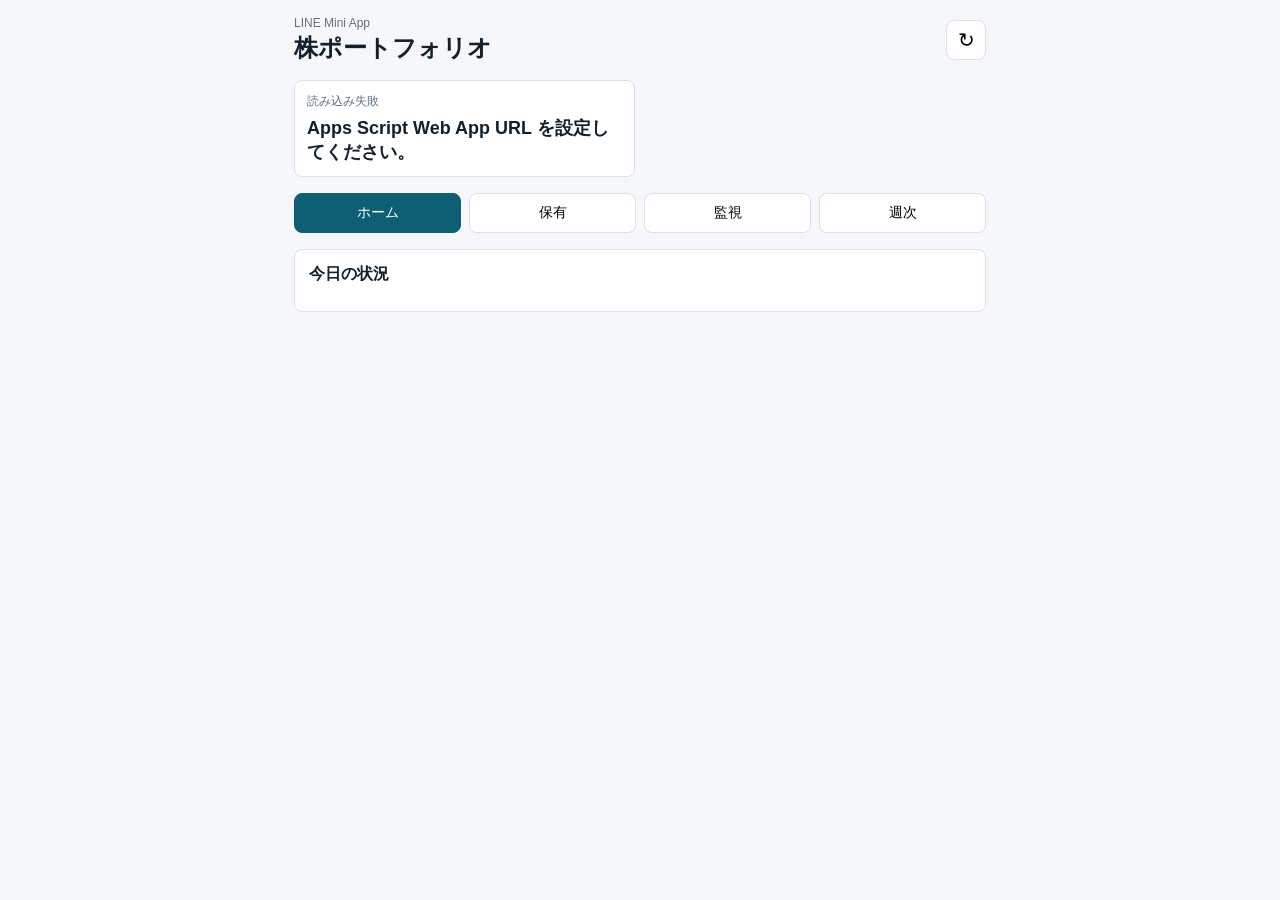
==== docs/index.html @ 7dd16a68 "Initial portfolio mini app scaffold" ====
<!DOCTYPE html>
<html lang="ja">
  <head>
    <meta charset="utf-8">
    <meta name="viewport" content="width=device-width, initial-scale=1.0, viewport-fit=cover">
    <title>株ポートフォリオ</title>
    <link rel="stylesheet" href="./styles.css">
    <script>
      window.PORTFOLIO_APP_CONFIG = {
        apiBaseUrl: "REPLACE_WITH_YOUR_APPS_SCRIPT_WEB_APP_URL",
        liffId: "REPLACE_WITH_YOUR_LIFF_ID"
      };
    </script>
    <script src="https://static.line-scdn.net/liff/edge/2/sdk.js"></script>
  </head>
  <body>
    <div class="app-shell">
      <header class="topbar">
        <div>
          <div class="eyebrow">LINE Mini App</div>
          <h1>株ポートフォリオ</h1>
        </div>
        <button id="refreshButton" class="icon-button" type="button" aria-label="更新">↻</button>
      </header>

      <section class="hero-metrics" id="heroMetrics"></section>

      <nav class="tabbar" aria-label="sections">
        <button class="tab is-active" data-tab="home" type="button">ホーム</button>
        <button class="tab" data-tab="holdings" type="button">保有</button>
        <button class="tab" data-tab="watchlist" type="button">監視</button>
        <button class="tab" data-tab="weekly" type="button">週次</button>
      </nav>

      <main>
        <section class="panel is-active" data-panel="home">
          <div class="section-card">
            <h2>今日の状況</h2>
            <div id="homeSummary" class="summary-list"></div>
          </div>
        </section>

        <section class="panel" data-panel="holdings">
          <div class="section-card">
            <h2>現在保有</h2>
            <div id="holdingsList" class="stack-list"></div>
          </div>
        </section>

        <section class="panel" data-panel="watchlist">
          <div class="section-card">
            <h2>監視銘柄</h2>
            <div id="watchlistList" class="stack-list"></div>
          </div>
        </section>

        <section class="panel" data-panel="weekly">
          <div class="section-card">
            <h2>週次レビュー</h2>
            <div id="weeklySummary" class="summary-list"></div>
            <div class="subsection">
              <h3>テーマ別</h3>
              <div id="themeList" class="stack-list"></div>
            </div>
            <div class="subsection">
              <h3>候補</h3>
              <div id="candidateList" class="stack-list"></div>
            </div>
            <div class="subsection">
              <h3>目標買付額あり</h3>
              <div id="budgetList" class="stack-list"></div>
            </div>
          </div>
        </section>
      </main>
    </div>

    <script src="./app.js"></script>
  </body>
</html>
---- docs/styles.css ----
:root {
  color-scheme: light;
  --bg: #f5f7fb;
  --surface: #ffffff;
  --surface-2: #eef4f8;
  --text: #12202b;
  --muted: #607280;
  --line: #d9e2e8;
  --accent: #0f5f74;
  --accent-soft: #dbeef4;
  --danger: #b53b3b;
  --success: #1f7a52;
}

* { box-sizing: border-box; }
body {
  margin: 0;
  font-family: Arial, sans-serif;
  background: var(--bg);
  color: var(--text);
}

.app-shell {
  max-width: 720px;
  margin: 0 auto;
  padding: 16px 14px 32px;
}

.topbar {
  display: flex;
  align-items: center;
  justify-content: space-between;
  gap: 12px;
  margin-bottom: 16px;
}

.topbar h1 {
  font-size: 24px;
  margin: 2px 0 0;
}

.eyebrow {
  font-size: 12px;
  color: var(--muted);
}

.icon-button {
  border: 1px solid var(--line);
  background: var(--surface);
  border-radius: 8px;
  width: 40px;
  height: 40px;
  font-size: 20px;
}

.hero-metrics {
  display: grid;
  grid-template-columns: repeat(2, minmax(0, 1fr));
  gap: 10px;
  margin-bottom: 16px;
}

.metric-card, .section-card, .list-item {
  background: var(--surface);
  border: 1px solid var(--line);
  border-radius: 8px;
}

.metric-card {
  padding: 12px;
}

.metric-label {
  font-size: 12px;
  color: var(--muted);
  margin-bottom: 6px;
}

.metric-value {
  font-size: 18px;
  font-weight: 700;
}

.tabbar {
  display: grid;
  grid-template-columns: repeat(4, 1fr);
  gap: 8px;
  margin-bottom: 16px;
}

.tab {
  border: 1px solid var(--line);
  background: var(--surface);
  border-radius: 8px;
  min-height: 40px;
  font-size: 14px;
}

.tab.is-active {
  background: var(--accent);
  color: #fff;
  border-color: var(--accent);
}

.panel { display: none; }
.panel.is-active { display: block; }

.section-card {
  padding: 14px;
}

.section-card h2, .subsection h3 {
  margin: 0 0 12px;
  font-size: 16px;
}

.subsection {
  margin-top: 20px;
}

.summary-list, .stack-list {
  display: grid;
  gap: 10px;
}

.summary-row, .list-item {
  padding: 12px;
}

.summary-row {
  background: var(--surface-2);
  border-radius: 8px;
}

.summary-key {
  font-size: 12px;
  color: var(--muted);
}

.summary-value {
  margin-top: 4px;
  font-weight: 700;
}

.list-item-title {
  display: flex;
  align-items: baseline;
  justify-content: space-between;
  gap: 12px;
  margin-bottom: 8px;
}

.list-item-name {
  font-weight: 700;
}

.list-item-code {
  font-size: 12px;
  color: var(--muted);
}

.list-grid {
  display: grid;
  grid-template-columns: repeat(2, minmax(0, 1fr));
  gap: 8px 12px;
}

.list-k {
  font-size: 12px;
  color: var(--muted);
}

.list-v {
  margin-top: 2px;
  font-size: 13px;
}

.pill {
  display: inline-block;
  padding: 3px 8px;
  border-radius: 999px;
  background: var(--accent-soft);
  color: var(--accent);
  font-size: 12px;
  font-weight: 700;
}

.pill.warn {
  background: #f7e0e0;
  color: var(--danger);
}

.pill.good {
  background: #dff3e8;
  color: var(--success);
}

.empty {
  color: var(--muted);
  padding: 8px 0;
}
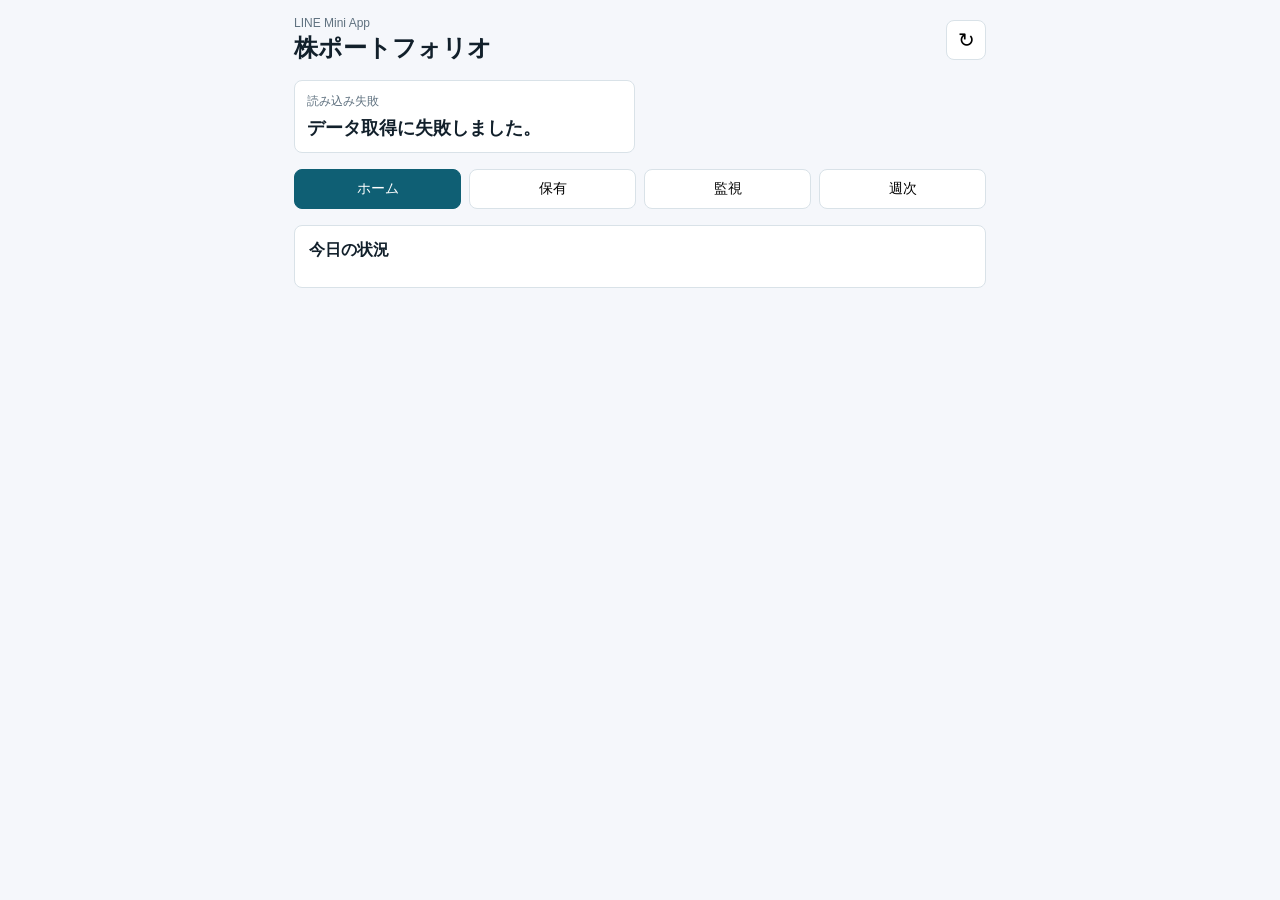
==== commit 8638c085: "Configure Apps Script and LIFF endpoints" ====
--- a/docs/index.html
+++ b/docs/index.html
@@ -7,8 +7,8 @@
     <link rel="stylesheet" href="./styles.css">
     <script>
       window.PORTFOLIO_APP_CONFIG = {
-        apiBaseUrl: "REPLACE_WITH_YOUR_APPS_SCRIPT_WEB_APP_URL",
-        liffId: "REPLACE_WITH_YOUR_LIFF_ID"
+        apiBaseUrl: "https://script.google.com/macros/s/AKfycbyZzzxm1NZbM7ybKyt1gYhTrKKyHi1sf6F3pd_fXLnfDiiWZQa6yosKwPgf8No5fKU5/exec",
+        liffId: "2010108717-qrydg64H"
       };
     </script>
     <script src="https://static.line-scdn.net/liff/edge/2/sdk.js"></script>
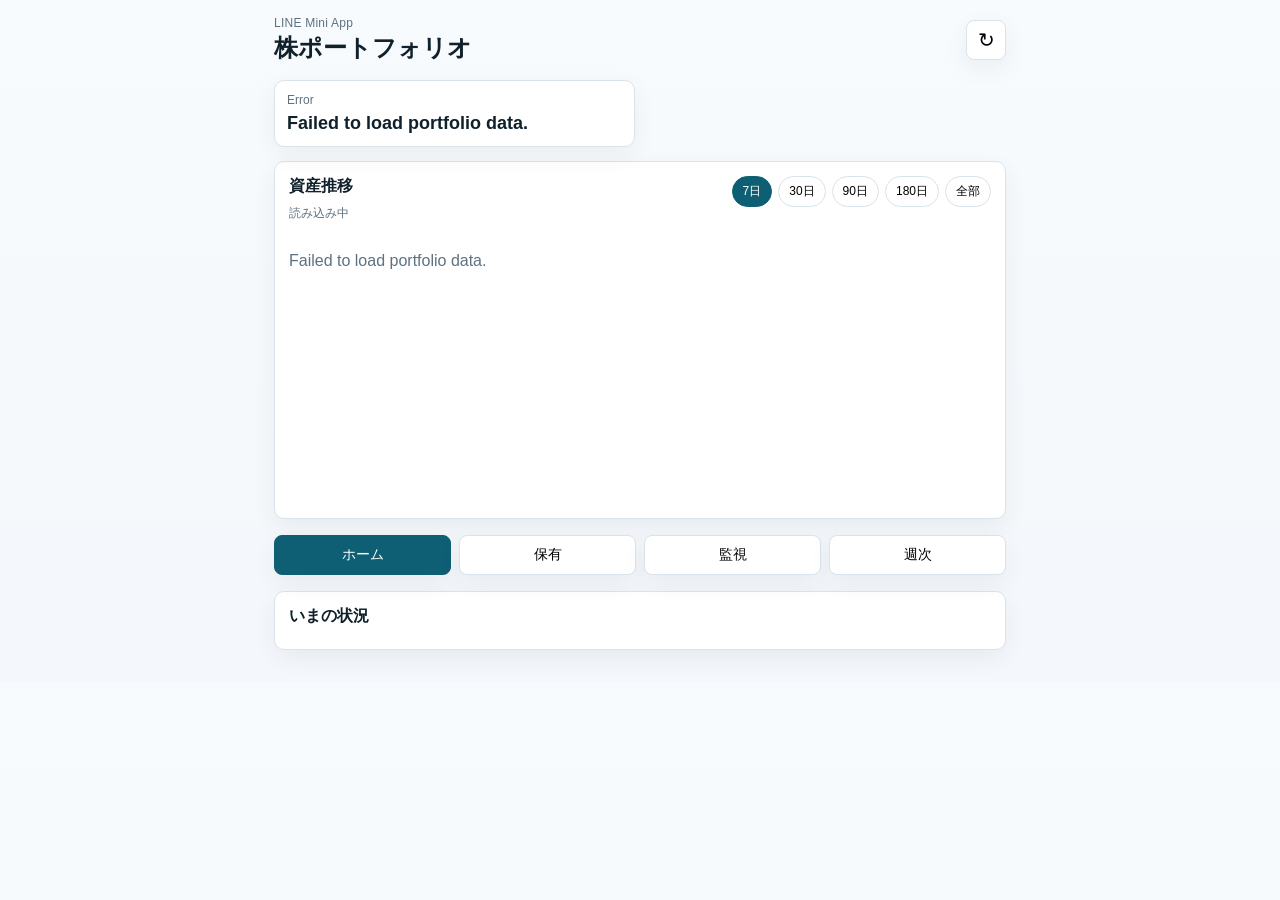
==== commit 5977e6b9: "Add asset trend chart with range controls" ====
--- a/docs/index.html
+++ b/docs/index.html
@@ -25,6 +25,24 @@
 
       <section class="hero-metrics" id="heroMetrics"></section>
 
+      <section class="chart-card">
+        <div class="chart-head">
+          <div>
+            <h2>資産推移</h2>
+            <div id="chartMeta" class="chart-meta">読み込み中</div>
+          </div>
+          <div class="range-toggle" role="tablist" aria-label="期間">
+            <button class="range-btn is-active" data-range="7" type="button">7日</button>
+            <button class="range-btn" data-range="30" type="button">30日</button>
+            <button class="range-btn" data-range="90" type="button">90日</button>
+            <button class="range-btn" data-range="180" type="button">180日</button>
+            <button class="range-btn" data-range="all" type="button">全部</button>
+          </div>
+        </div>
+        <div id="chartSummary" class="chart-summary"></div>
+        <div id="chartContainer" class="chart-container"></div>
+      </section>
+
       <nav class="tabbar" aria-label="sections">
         <button class="tab is-active" data-tab="home" type="button">ホーム</button>
         <button class="tab" data-tab="holdings" type="button">保有</button>
@@ -35,7 +53,7 @@
       <main>
         <section class="panel is-active" data-panel="home">
           <div class="section-card">
-            <h2>今日の状況</h2>
+            <h2>いまの状況</h2>
             <div id="homeSummary" class="summary-list"></div>
           </div>
         </section>
@@ -58,14 +76,17 @@
           <div class="section-card">
             <h2>週次レビュー</h2>
             <div id="weeklySummary" class="summary-list"></div>
+
             <div class="subsection">
               <h3>テーマ別</h3>
               <div id="themeList" class="stack-list"></div>
             </div>
+
             <div class="subsection">
-              <h3>候補</h3>
+              <h3>今週の候補</h3>
               <div id="candidateList" class="stack-list"></div>
             </div>
+
             <div class="subsection">
               <h3>目標買付額あり</h3>
               <div id="budgetList" class="stack-list"></div>
--- a/docs/styles.css
+++ b/docs/styles.css
@@ -1,27 +1,28 @@
 :root {
   color-scheme: light;
-  --bg: #f5f7fb;
+  --bg: #f4f7fb;
   --surface: #ffffff;
   --surface-2: #eef4f8;
-  --text: #12202b;
-  --muted: #607280;
-  --line: #d9e2e8;
+  --text: #10212b;
+  --muted: #5e7180;
+  --line: #d9e3ea;
   --accent: #0f5f74;
-  --accent-soft: #dbeef4;
+  --accent-soft: #dceef4;
   --danger: #b53b3b;
   --success: #1f7a52;
+  --shadow: 0 8px 24px rgba(16, 33, 43, 0.06);
 }
 
 * { box-sizing: border-box; }
 body {
   margin: 0;
   font-family: Arial, sans-serif;
-  background: var(--bg);
+  background: linear-gradient(180deg, #f8fbfd 0%, var(--bg) 100%);
   color: var(--text);
 }
 
 .app-shell {
-  max-width: 720px;
+  max-width: 760px;
   margin: 0 auto;
   padding: 16px 14px 32px;
 }
@@ -42,6 +43,7 @@
 .eyebrow {
   font-size: 12px;
   color: var(--muted);
+  letter-spacing: 0.02em;
 }
 
 .icon-button {
@@ -51,19 +53,21 @@
   width: 40px;
   height: 40px;
   font-size: 20px;
+  box-shadow: var(--shadow);
 }
 
 .hero-metrics {
   display: grid;
   grid-template-columns: repeat(2, minmax(0, 1fr));
   gap: 10px;
-  margin-bottom: 16px;
-}
-
-.metric-card, .section-card, .list-item {
+  margin-bottom: 14px;
+}
+
+.metric-card, .section-card, .list-item, .chart-card {
   background: var(--surface);
   border: 1px solid var(--line);
-  border-radius: 8px;
+  border-radius: 10px;
+  box-shadow: var(--shadow);
 }
 
 .metric-card {
@@ -79,6 +83,128 @@
 .metric-value {
   font-size: 18px;
   font-weight: 700;
+}
+
+.chart-card {
+  padding: 14px;
+  margin-bottom: 16px;
+}
+
+.chart-head {
+  display: flex;
+  align-items: flex-start;
+  justify-content: space-between;
+  gap: 12px;
+  margin-bottom: 12px;
+  flex-wrap: wrap;
+}
+
+.chart-head h2, .section-card h2, .subsection h3 {
+  margin: 0 0 8px;
+  font-size: 16px;
+}
+
+.chart-meta {
+  font-size: 12px;
+  color: var(--muted);
+}
+
+.range-toggle {
+  display: flex;
+  flex-wrap: wrap;
+  gap: 6px;
+}
+
+.range-btn {
+  border: 1px solid var(--line);
+  background: var(--surface);
+  border-radius: 999px;
+  padding: 6px 10px;
+  font-size: 12px;
+}
+
+.range-btn.is-active {
+  background: var(--accent);
+  color: #fff;
+  border-color: var(--accent);
+}
+
+.chart-summary {
+  display: flex;
+  flex-wrap: wrap;
+  gap: 8px;
+  margin-bottom: 10px;
+}
+
+.summary-pill {
+  display: inline-flex;
+  align-items: center;
+  gap: 6px;
+  border-radius: 999px;
+  background: var(--accent-soft);
+  color: var(--accent);
+  padding: 6px 10px;
+  font-size: 12px;
+  font-weight: 700;
+}
+
+.summary-pill.warn {
+  background: #f7e0e0;
+  color: var(--danger);
+}
+
+.summary-pill.good {
+  background: #dff3e8;
+  color: var(--success);
+}
+
+.chart-container {
+  width: 100%;
+  min-height: 260px;
+}
+
+.chart-container svg {
+  width: 100%;
+  height: auto;
+  display: block;
+}
+
+.chart-grid {
+  stroke: #dfe8ee;
+  stroke-width: 1;
+}
+
+.chart-label {
+  fill: var(--muted);
+  font-size: 11px;
+}
+
+.chart-line {
+  fill: none;
+  stroke: var(--accent);
+  stroke-width: 3;
+  stroke-linecap: round;
+  stroke-linejoin: round;
+}
+
+.chart-capital {
+  fill: none;
+  stroke: rgba(31, 122, 82, 0.75);
+  stroke-width: 2;
+  stroke-dasharray: 5 4;
+}
+
+.chart-dot {
+  fill: #ffffff;
+  stroke: var(--accent);
+  stroke-width: 2;
+}
+
+.item-memo {
+  margin-top: 8px;
+  font-size: 12px;
+  color: var(--muted);
+  line-height: 1.45;
 }
 
 .tabbar {
@@ -94,6 +220,7 @@
   border-radius: 8px;
   min-height: 40px;
   font-size: 14px;
+  box-shadow: var(--shadow);
 }
 
 .tab.is-active {
@@ -107,11 +234,6 @@
 
 .section-card {
   padding: 14px;
-}
-
-.section-card h2, .subsection h3 {
-  margin: 0 0 12px;
-  font-size: 16px;
 }
 
 .subsection {
@@ -199,3 +321,15 @@
   color: var(--muted);
   padding: 8px 0;
 }
+
+@media (max-width: 560px) {
+  .hero-metrics,
+  .tabbar,
+  .list-grid {
+    grid-template-columns: 1fr;
+  }
+
+  .chart-head {
+    align-items: stretch;
+  }
+}
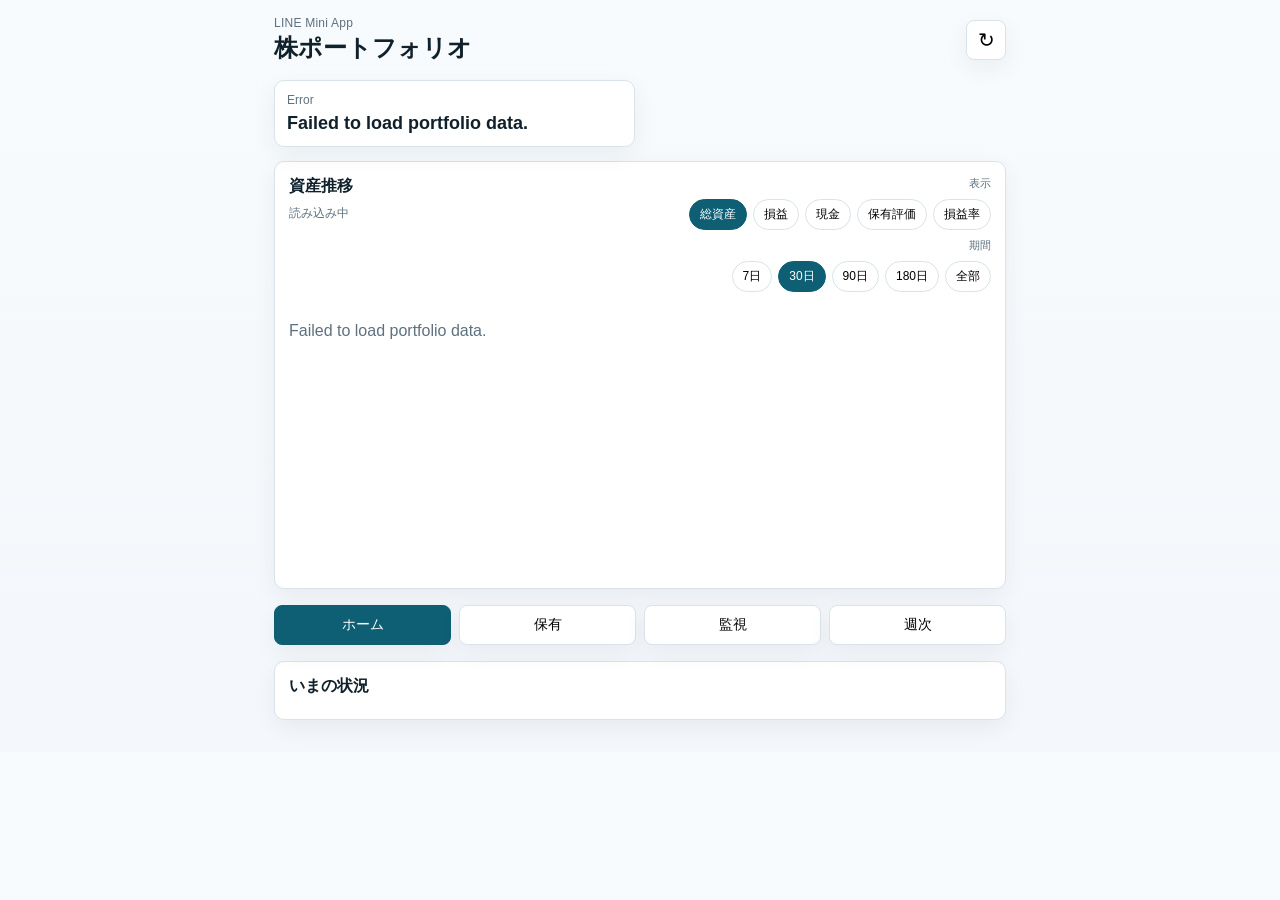
==== commit 7e713074: "Add chart metric switcher and saved range" ====
--- a/docs/index.html
+++ b/docs/index.html
@@ -31,15 +31,27 @@
             <h2>資産推移</h2>
             <div id="chartMeta" class="chart-meta">読み込み中</div>
           </div>
-          <div class="range-toggle" role="tablist" aria-label="期間">
-            <button class="range-btn is-active" data-range="7" type="button">7日</button>
-            <button class="range-btn" data-range="30" type="button">30日</button>
-            <button class="range-btn" data-range="90" type="button">90日</button>
-            <button class="range-btn" data-range="180" type="button">180日</button>
-            <button class="range-btn" data-range="all" type="button">全部</button>
+          <div class="toggle-group" aria-label="表示切替">
+            <div class="toggle-label">表示</div>
+            <div class="metric-toggle" role="tablist" aria-label="表示項目">
+              <button class="metric-btn is-active" data-metric="asset" type="button">総資産</button>
+              <button class="metric-btn" data-metric="gain" type="button">損益</button>
+              <button class="metric-btn" data-metric="cash" type="button">現金</button>
+              <button class="metric-btn" data-metric="holdings" type="button">保有評価</button>
+              <button class="metric-btn" data-metric="gainRate" type="button">損益率</button>
+            </div>
+            <div class="toggle-label">期間</div>
+            <div class="range-toggle" role="tablist" aria-label="期間">
+              <button class="range-btn is-active" data-range="7" type="button">7日</button>
+              <button class="range-btn" data-range="30" type="button">30日</button>
+              <button class="range-btn" data-range="90" type="button">90日</button>
+              <button class="range-btn" data-range="180" type="button">180日</button>
+              <button class="range-btn" data-range="all" type="button">全部</button>
+            </div>
           </div>
         </div>
         <div id="chartSummary" class="chart-summary"></div>
+        <div id="chartLegend" class="chart-legend"></div>
         <div id="chartContainer" class="chart-container"></div>
       </section>
 
--- a/docs/styles.css
+++ b/docs/styles.css
@@ -109,6 +109,38 @@
   color: var(--muted);
 }
 
+.toggle-group {
+  display: grid;
+  gap: 8px;
+  justify-items: end;
+}
+
+.toggle-label {
+  font-size: 11px;
+  color: var(--muted);
+}
+
+.metric-toggle {
+  display: flex;
+  flex-wrap: wrap;
+  justify-content: flex-end;
+  gap: 6px;
+}
+
+.metric-btn {
+  border: 1px solid var(--line);
+  background: var(--surface);
+  border-radius: 999px;
+  padding: 6px 10px;
+  font-size: 12px;
+}
+
+.metric-btn.is-active {
+  background: var(--accent);
+  color: #fff;
+  border-color: var(--accent);
+}
+
 .range-toggle {
   display: flex;
   flex-wrap: wrap;
@@ -158,6 +190,32 @@
   color: var(--success);
 }
 
+.chart-legend {
+  display: flex;
+  flex-wrap: wrap;
+  gap: 8px;
+  margin-top: 6px;
+  font-size: 11px;
+  color: var(--muted);
+}
+
+.legend-item {
+  display: inline-flex;
+  align-items: center;
+  gap: 6px;
+}
+
+.legend-swatch {
+  width: 12px;
+  height: 12px;
+  border-radius: 3px;
+  border: 1px solid var(--line);
+}
+
+.legend-swatch.asset { background: var(--accent); }
+.legend-swatch.capital { background: rgba(31, 122, 82, 0.75); }
+.legend-swatch.zero { background: #c1c9cf; }
+
 .chart-container {
   width: 100%;
   min-height: 260px;
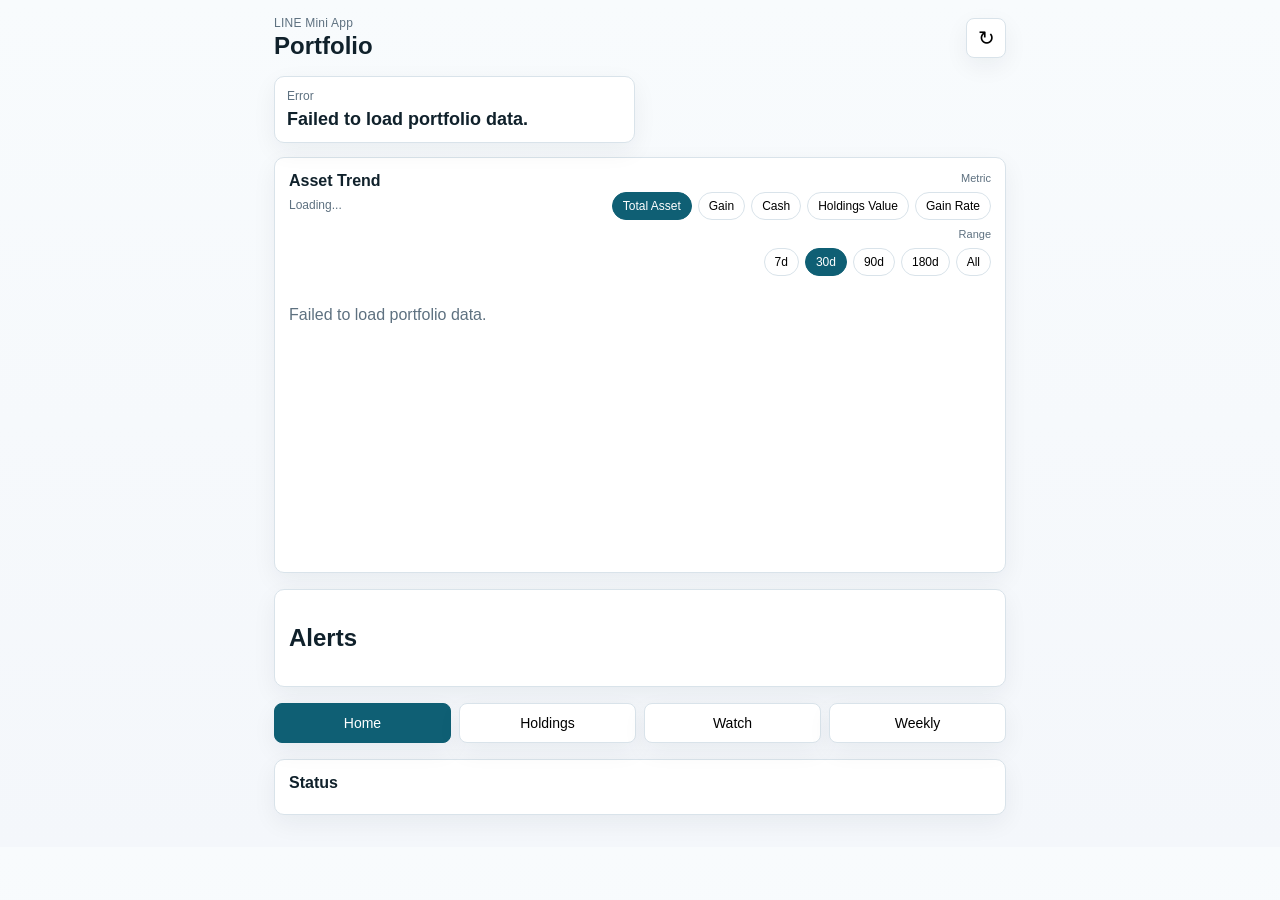
==== commit 3cce6045: "Add daily and weekly change alerts" ====
--- a/docs/index.html
+++ b/docs/index.html
@@ -1,9 +1,9 @@
 <!DOCTYPE html>
-<html lang="ja">
+<html lang="en">
   <head>
     <meta charset="utf-8">
     <meta name="viewport" content="width=device-width, initial-scale=1.0, viewport-fit=cover">
-    <title>株ポートフォリオ</title>
+    <title>Portfolio</title>
     <link rel="stylesheet" href="./styles.css">
     <script>
       window.PORTFOLIO_APP_CONFIG = {
@@ -18,9 +18,9 @@
       <header class="topbar">
         <div>
           <div class="eyebrow">LINE Mini App</div>
-          <h1>株ポートフォリオ</h1>
+          <h1>Portfolio</h1>
         </div>
-        <button id="refreshButton" class="icon-button" type="button" aria-label="更新">↻</button>
+        <button id="refreshButton" class="icon-button" type="button" aria-label="Refresh">↻</button>
       </header>
 
       <section class="hero-metrics" id="heroMetrics"></section>
@@ -28,25 +28,25 @@
       <section class="chart-card">
         <div class="chart-head">
           <div>
-            <h2>資産推移</h2>
-            <div id="chartMeta" class="chart-meta">読み込み中</div>
+            <h2>Asset Trend</h2>
+            <div id="chartMeta" class="chart-meta">Loading...</div>
           </div>
-          <div class="toggle-group" aria-label="表示切替">
-            <div class="toggle-label">表示</div>
-            <div class="metric-toggle" role="tablist" aria-label="表示項目">
-              <button class="metric-btn is-active" data-metric="asset" type="button">総資産</button>
-              <button class="metric-btn" data-metric="gain" type="button">損益</button>
-              <button class="metric-btn" data-metric="cash" type="button">現金</button>
-              <button class="metric-btn" data-metric="holdings" type="button">保有評価</button>
-              <button class="metric-btn" data-metric="gainRate" type="button">損益率</button>
+          <div class="toggle-group" aria-label="Chart controls">
+            <div class="toggle-label">Metric</div>
+            <div class="metric-toggle" role="tablist" aria-label="Metric">
+              <button class="metric-btn is-active" data-metric="asset" type="button">Total Asset</button>
+              <button class="metric-btn" data-metric="gain" type="button">Gain</button>
+              <button class="metric-btn" data-metric="cash" type="button">Cash</button>
+              <button class="metric-btn" data-metric="holdings" type="button">Holdings Value</button>
+              <button class="metric-btn" data-metric="gainRate" type="button">Gain Rate</button>
             </div>
-            <div class="toggle-label">期間</div>
-            <div class="range-toggle" role="tablist" aria-label="期間">
-              <button class="range-btn is-active" data-range="7" type="button">7日</button>
-              <button class="range-btn" data-range="30" type="button">30日</button>
-              <button class="range-btn" data-range="90" type="button">90日</button>
-              <button class="range-btn" data-range="180" type="button">180日</button>
-              <button class="range-btn" data-range="all" type="button">全部</button>
+            <div class="toggle-label">Range</div>
+            <div class="range-toggle" role="tablist" aria-label="Range">
+              <button class="range-btn is-active" data-range="7" type="button">7d</button>
+              <button class="range-btn" data-range="30" type="button">30d</button>
+              <button class="range-btn" data-range="90" type="button">90d</button>
+              <button class="range-btn" data-range="180" type="button">180d</button>
+              <button class="range-btn" data-range="all" type="button">All</button>
             </div>
           </div>
         </div>
@@ -55,52 +55,59 @@
         <div id="chartContainer" class="chart-container"></div>
       </section>
 
+      <section class="alert-card">
+        <div class="section-head">
+          <h2>Alerts</h2>
+        </div>
+        <div id="alertList" class="stack-list"></div>
+      </section>
+
       <nav class="tabbar" aria-label="sections">
-        <button class="tab is-active" data-tab="home" type="button">ホーム</button>
-        <button class="tab" data-tab="holdings" type="button">保有</button>
-        <button class="tab" data-tab="watchlist" type="button">監視</button>
-        <button class="tab" data-tab="weekly" type="button">週次</button>
+        <button class="tab is-active" data-tab="home" type="button">Home</button>
+        <button class="tab" data-tab="holdings" type="button">Holdings</button>
+        <button class="tab" data-tab="watchlist" type="button">Watch</button>
+        <button class="tab" data-tab="weekly" type="button">Weekly</button>
       </nav>
 
       <main>
         <section class="panel is-active" data-panel="home">
           <div class="section-card">
-            <h2>いまの状況</h2>
+            <h2>Status</h2>
             <div id="homeSummary" class="summary-list"></div>
           </div>
         </section>
 
         <section class="panel" data-panel="holdings">
           <div class="section-card">
-            <h2>現在保有</h2>
+            <h2>Current Holdings</h2>
             <div id="holdingsList" class="stack-list"></div>
           </div>
         </section>
 
         <section class="panel" data-panel="watchlist">
           <div class="section-card">
-            <h2>監視銘柄</h2>
+            <h2>Watchlist</h2>
             <div id="watchlistList" class="stack-list"></div>
           </div>
         </section>
 
         <section class="panel" data-panel="weekly">
           <div class="section-card">
-            <h2>週次レビュー</h2>
+            <h2>Weekly Review</h2>
             <div id="weeklySummary" class="summary-list"></div>
 
             <div class="subsection">
-              <h3>テーマ別</h3>
+              <h3>Themes</h3>
               <div id="themeList" class="stack-list"></div>
             </div>
 
             <div class="subsection">
-              <h3>今週の候補</h3>
+              <h3>Candidates</h3>
               <div id="candidateList" class="stack-list"></div>
             </div>
 
             <div class="subsection">
-              <h3>目標買付額あり</h3>
+              <h3>Budgeted</h3>
               <div id="budgetList" class="stack-list"></div>
             </div>
           </div>
--- a/docs/styles.css
+++ b/docs/styles.css
@@ -168,6 +168,19 @@
   margin-bottom: 10px;
 }
 
+.alert-card {
+  background: var(--surface);
+  border: 1px solid var(--line);
+  border-radius: 10px;
+  box-shadow: var(--shadow);
+  padding: 14px;
+  margin-bottom: 16px;
+}
+
+.section-head {
+  margin-bottom: 10px;
+}
+
 .summary-pill {
   display: inline-flex;
   align-items: center;
@@ -216,6 +229,44 @@
 .legend-swatch.capital { background: rgba(31, 122, 82, 0.75); }
 .legend-swatch.zero { background: #c1c9cf; }
 
+.alert-row {
+  border: 1px solid var(--line);
+  border-radius: 8px;
+  padding: 10px 12px;
+  background: var(--surface-2);
+}
+
+.alert-row + .alert-row {
+  margin-top: 8px;
+}
+
+.alert-row.critical {
+  background: #f9e6e6;
+  border-color: #f0c9c9;
+}
+
+.alert-row.warn {
+  background: #fff5e8;
+  border-color: #f2dcc0;
+}
+
+.alert-row.info {
+  background: #eef5fb;
+  border-color: #d5e3ef;
+}
+
+.alert-title {
+  font-size: 13px;
+  font-weight: 700;
+  margin-bottom: 4px;
+}
+
+.alert-body {
+  font-size: 12px;
+  color: var(--muted);
+  line-height: 1.45;
+}
+
 .chart-container {
   width: 100%;
   min-height: 260px;
@@ -312,6 +363,10 @@
   border-radius: 8px;
 }
 
+.summary-list.compact .summary-row {
+  padding: 10px 12px;
+}
+
 .summary-key {
   font-size: 12px;
   color: var(--muted);
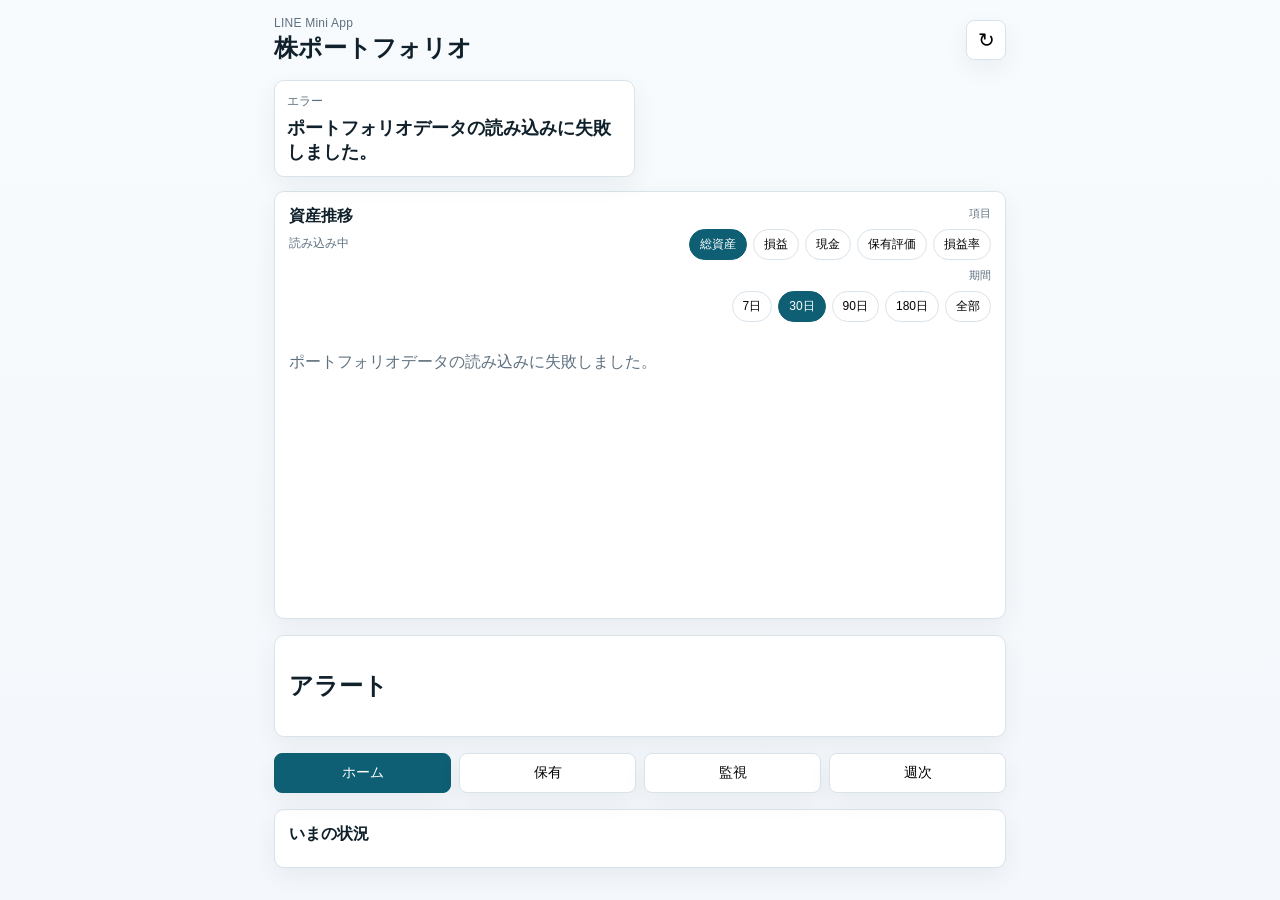
==== commit 3707da30: "Localize portfolio UI to Japanese" ====
--- a/docs/index.html
+++ b/docs/index.html
@@ -1,9 +1,9 @@
 <!DOCTYPE html>
-<html lang="en">
+<html lang="ja">
   <head>
     <meta charset="utf-8">
     <meta name="viewport" content="width=device-width, initial-scale=1.0, viewport-fit=cover">
-    <title>Portfolio</title>
+    <title>株ポートフォリオ</title>
     <link rel="stylesheet" href="./styles.css">
     <script>
       window.PORTFOLIO_APP_CONFIG = {
@@ -18,9 +18,9 @@
       <header class="topbar">
         <div>
           <div class="eyebrow">LINE Mini App</div>
-          <h1>Portfolio</h1>
+          <h1>株ポートフォリオ</h1>
         </div>
-        <button id="refreshButton" class="icon-button" type="button" aria-label="Refresh">↻</button>
+        <button id="refreshButton" class="icon-button" type="button" aria-label="更新">↻</button>
       </header>
 
       <section class="hero-metrics" id="heroMetrics"></section>
@@ -28,25 +28,25 @@
       <section class="chart-card">
         <div class="chart-head">
           <div>
-            <h2>Asset Trend</h2>
-            <div id="chartMeta" class="chart-meta">Loading...</div>
+            <h2>資産推移</h2>
+            <div id="chartMeta" class="chart-meta">読み込み中</div>
           </div>
-          <div class="toggle-group" aria-label="Chart controls">
-            <div class="toggle-label">Metric</div>
-            <div class="metric-toggle" role="tablist" aria-label="Metric">
-              <button class="metric-btn is-active" data-metric="asset" type="button">Total Asset</button>
-              <button class="metric-btn" data-metric="gain" type="button">Gain</button>
-              <button class="metric-btn" data-metric="cash" type="button">Cash</button>
-              <button class="metric-btn" data-metric="holdings" type="button">Holdings Value</button>
-              <button class="metric-btn" data-metric="gainRate" type="button">Gain Rate</button>
+          <div class="toggle-group" aria-label="グラフ操作">
+            <div class="toggle-label">項目</div>
+            <div class="metric-toggle" role="tablist" aria-label="項目">
+              <button class="metric-btn is-active" data-metric="asset" type="button">総資産</button>
+              <button class="metric-btn" data-metric="gain" type="button">損益</button>
+              <button class="metric-btn" data-metric="cash" type="button">現金</button>
+              <button class="metric-btn" data-metric="holdings" type="button">保有評価</button>
+              <button class="metric-btn" data-metric="gainRate" type="button">損益率</button>
             </div>
-            <div class="toggle-label">Range</div>
-            <div class="range-toggle" role="tablist" aria-label="Range">
-              <button class="range-btn is-active" data-range="7" type="button">7d</button>
-              <button class="range-btn" data-range="30" type="button">30d</button>
-              <button class="range-btn" data-range="90" type="button">90d</button>
-              <button class="range-btn" data-range="180" type="button">180d</button>
-              <button class="range-btn" data-range="all" type="button">All</button>
+            <div class="toggle-label">期間</div>
+            <div class="range-toggle" role="tablist" aria-label="期間">
+              <button class="range-btn is-active" data-range="7" type="button">7日</button>
+              <button class="range-btn" data-range="30" type="button">30日</button>
+              <button class="range-btn" data-range="90" type="button">90日</button>
+              <button class="range-btn" data-range="180" type="button">180日</button>
+              <button class="range-btn" data-range="all" type="button">全部</button>
             </div>
           </div>
         </div>
@@ -57,57 +57,57 @@
 
       <section class="alert-card">
         <div class="section-head">
-          <h2>Alerts</h2>
+          <h2>アラート</h2>
         </div>
         <div id="alertList" class="stack-list"></div>
       </section>
 
       <nav class="tabbar" aria-label="sections">
-        <button class="tab is-active" data-tab="home" type="button">Home</button>
-        <button class="tab" data-tab="holdings" type="button">Holdings</button>
-        <button class="tab" data-tab="watchlist" type="button">Watch</button>
-        <button class="tab" data-tab="weekly" type="button">Weekly</button>
+        <button class="tab is-active" data-tab="home" type="button">ホーム</button>
+        <button class="tab" data-tab="holdings" type="button">保有</button>
+        <button class="tab" data-tab="watchlist" type="button">監視</button>
+        <button class="tab" data-tab="weekly" type="button">週次</button>
       </nav>
 
       <main>
         <section class="panel is-active" data-panel="home">
           <div class="section-card">
-            <h2>Status</h2>
+            <h2>いまの状況</h2>
             <div id="homeSummary" class="summary-list"></div>
           </div>
         </section>
 
         <section class="panel" data-panel="holdings">
           <div class="section-card">
-            <h2>Current Holdings</h2>
+            <h2>現在保有</h2>
             <div id="holdingsList" class="stack-list"></div>
           </div>
         </section>
 
         <section class="panel" data-panel="watchlist">
           <div class="section-card">
-            <h2>Watchlist</h2>
+            <h2>監視銘柄</h2>
             <div id="watchlistList" class="stack-list"></div>
           </div>
         </section>
 
         <section class="panel" data-panel="weekly">
           <div class="section-card">
-            <h2>Weekly Review</h2>
+            <h2>週次レビュー</h2>
             <div id="weeklySummary" class="summary-list"></div>
 
             <div class="subsection">
-              <h3>Themes</h3>
+              <h3>テーマ別</h3>
               <div id="themeList" class="stack-list"></div>
             </div>
 
             <div class="subsection">
-              <h3>Candidates</h3>
+              <h3>候補</h3>
               <div id="candidateList" class="stack-list"></div>
             </div>
 
             <div class="subsection">
-              <h3>Budgeted</h3>
+              <h3>目標買付額あり</h3>
               <div id="budgetList" class="stack-list"></div>
             </div>
           </div>
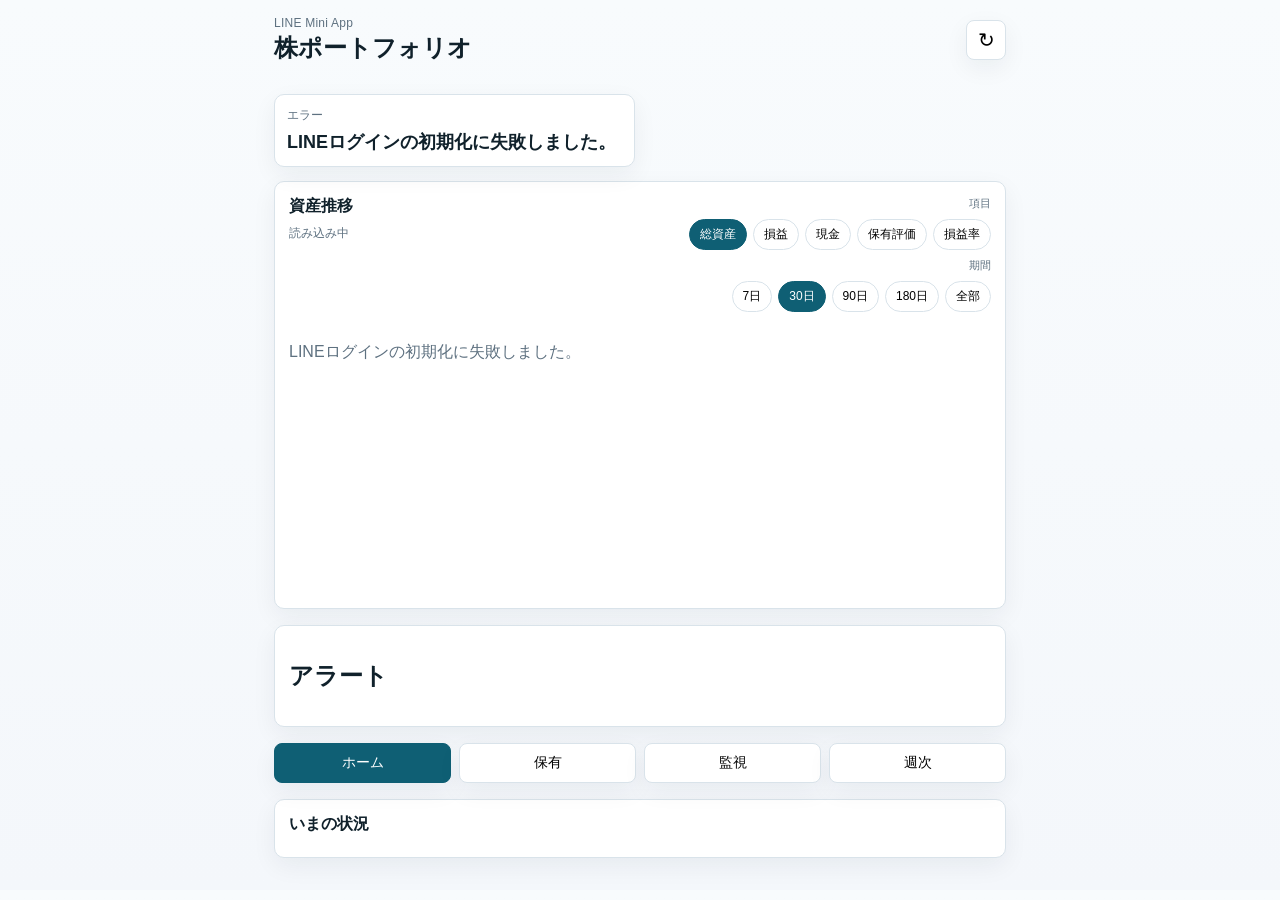
==== commit 27f577fb: "Add LINE login gate" ====
--- a/docs/index.html
+++ b/docs/index.html
@@ -22,6 +22,8 @@
         </div>
         <button id="refreshButton" class="icon-button" type="button" aria-label="更新">↻</button>
       </header>
+
+      <div id="authStatus" class="auth-status"></div>
 
       <section class="hero-metrics" id="heroMetrics"></section>
 
--- a/docs/styles.css
+++ b/docs/styles.css
@@ -435,6 +435,31 @@
   padding: 8px 0;
 }
 
+.auth-status {
+  display: flex;
+  align-items: center;
+  gap: 8px;
+  margin: 2px 0 14px;
+  color: var(--muted);
+  font-size: 12px;
+  font-weight: 700;
+}
+
+.auth-pill {
+  display: inline-flex;
+  align-items: center;
+  justify-content: center;
+  padding: 4px 10px;
+  border-radius: 999px;
+  background: #eaf4f0;
+  color: var(--accent);
+  border: 1px solid #cfe3db;
+}
+
+.auth-name {
+  color: var(--text);
+}
+
 @media (max-width: 560px) {
   .hero-metrics,
   .tabbar,
